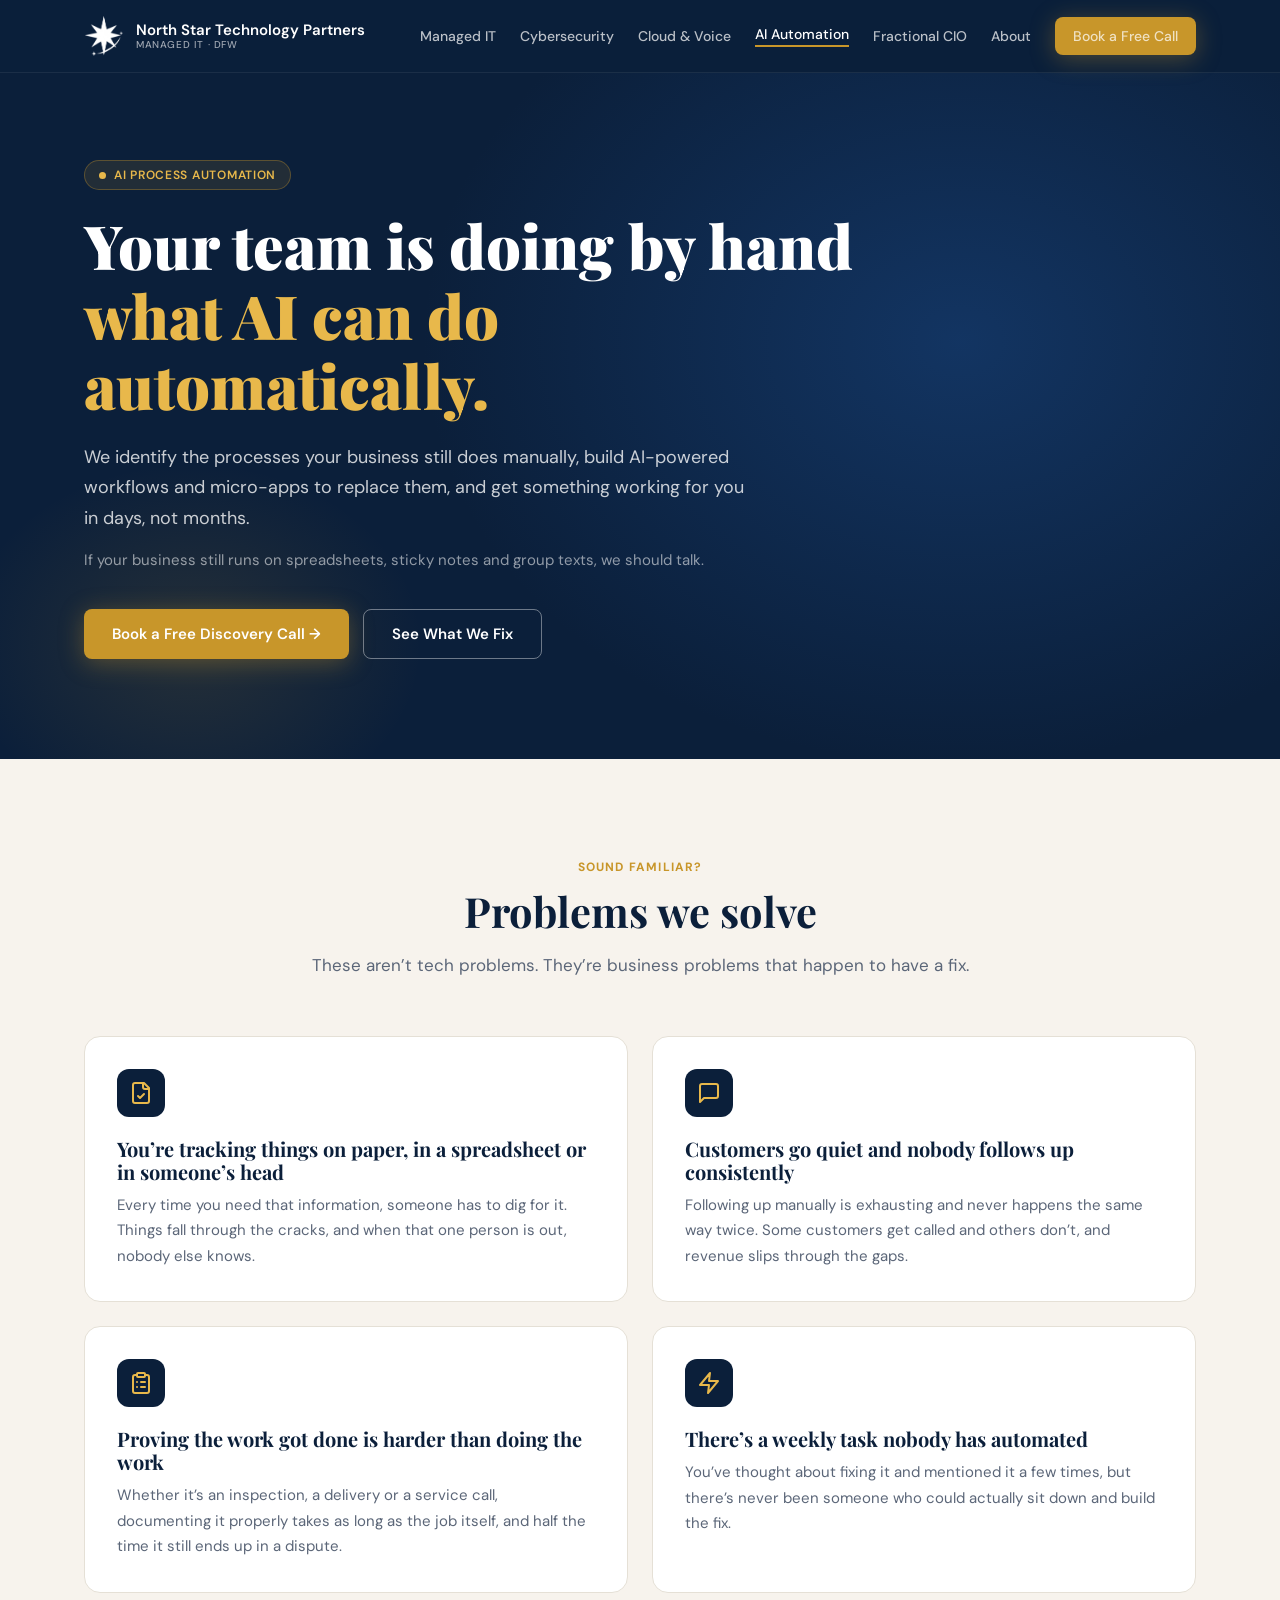
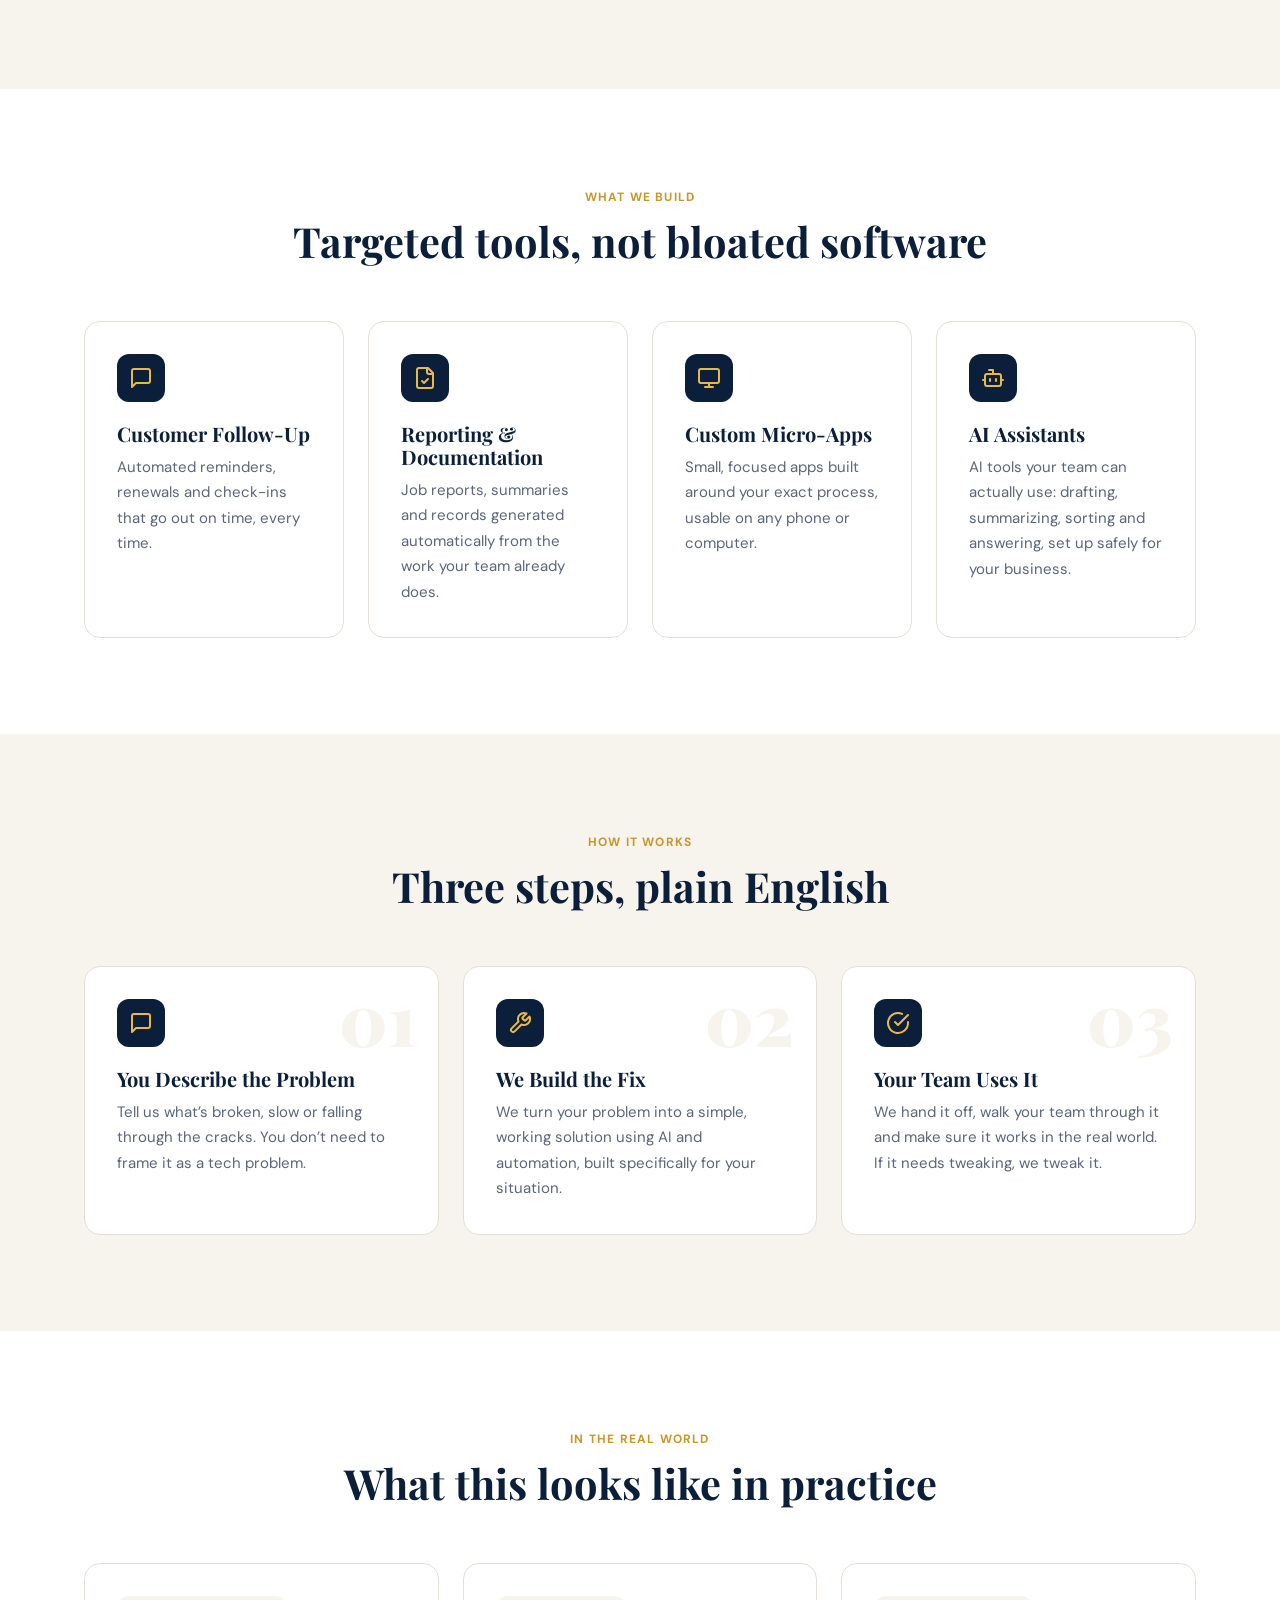
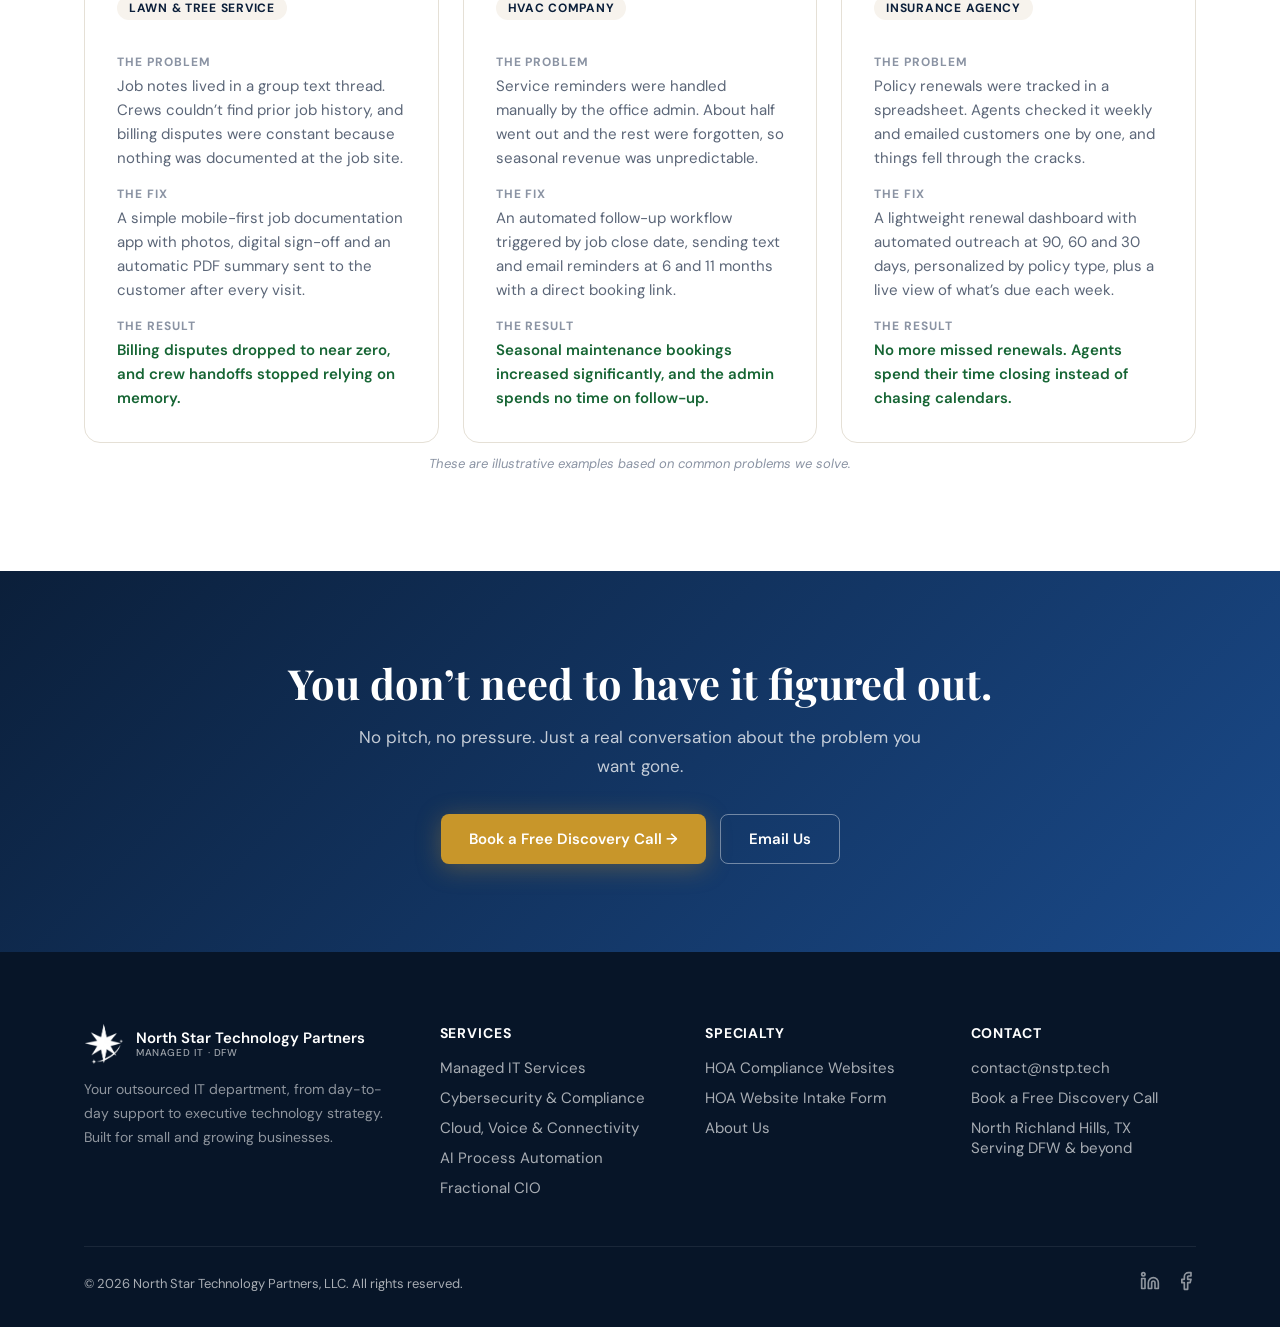
==== ai-automation.html @ 1d00e2f8 "Reposition site as a managed IT services provider Rebuild the homepage around one service ladder: Ma" ====
<!DOCTYPE html>
<html lang="en">
<head>
<meta charset="UTF-8">
<meta name="viewport" content="width=device-width, initial-scale=1.0">
<title>AI Process Automation | North Star Technology Partners</title>
<meta name="description" content="We build AI-powered workflows and micro-apps that replace the manual processes slowing your small business down, delivered in days, not months.">
<meta property="og:type" content="website">
<meta property="og:site_name" content="North Star Technology Partners">
<meta property="og:title" content="AI Process Automation | North Star Technology Partners">
<meta property="og:description" content="We build AI-powered workflows and micro-apps that replace the manual processes slowing your small business down, delivered in days, not months.">
<link rel="icon" type="image/png" href="images/favicon.png">
<link rel="preconnect" href="https://fonts.googleapis.com">
<link rel="preconnect" href="https://fonts.gstatic.com" crossorigin>
<link href="https://fonts.googleapis.com/css2?family=Playfair+Display:wght@700;900&family=DM+Sans:wght@400;500;600;700&display=swap" rel="stylesheet">
<link rel="stylesheet" href="assets/site.css">
</head>
<body>
<header class="site-nav">
  <div class="container nav-inner">
    <a href="index.html" class="brand">
      <img src="images/logo-star-white.png" alt="" width="40" height="40">
      <span class="brand-text">North Star Technology Partners<span>Managed IT &middot; DFW</span></span>
    </a>
    <button class="nav-toggle" aria-label="Open menu" aria-expanded="false" aria-controls="nav-links">
      <svg viewBox="0 0 24 24" fill="none" stroke="currentColor" stroke-width="2" stroke-linecap="round"><line x1="4" x2="20" y1="6" y2="6"/><line x1="4" x2="20" y1="12" y2="12"/><line x1="4" x2="20" y1="18" y2="18"/></svg>
    </button>
    <nav class="nav-links" id="nav-links" aria-label="Main">
      <a href="managed-it.html">Managed IT</a><a href="cybersecurity.html">Cybersecurity</a><a href="cloud-computing.html">Cloud &amp; Voice</a><a href="ai-automation.html" aria-current="page">AI Automation</a><a href="fractional-cio.html">Fractional CIO</a><a href="index.html#about">About</a>
      <a href="https://calendly.com/howard-nstp/30min" target="_blank" rel="noopener" class="btn btn-gold btn-sm">Book a Free Call</a>
    </nav>
  </div>
</header>
<main>
<section class="hero">
  <div class="container">
    <div class="hero-inner">
      <span class="tag">AI Process Automation</span>
      <h1>Your team is doing by hand <em>what AI can do automatically.</em></h1>
      <p class="hero-lead">We identify the processes your business still does manually, build AI-powered workflows and micro-apps to replace them, and get something working for you in days, not months.</p>
      <p class="hero-sub">If your business still runs on spreadsheets, sticky notes and group texts, we should talk.</p>
      <div class="actions">
        <a href="https://calendly.com/howard-nstp/30min" class="btn btn-gold" target="_blank" rel="noopener">Book a Free Discovery Call →</a>
        <a href="#problems" class="btn btn-outline">See What We Fix</a>
      </div>
    </div>
  </div>
</section>

<section class="section sand" id="problems">
  <div class="container">
    <div class="section-header center"><span class="label">Sound Familiar?</span><h2>Problems we solve</h2><p>These aren&rsquo;t tech problems. They&rsquo;re business problems that happen to have a fix.</p></div>
    <div class="grid grid-2">
      <div class="card fade-up"><div class="icon"><svg viewBox="0 0 24 24" fill="none" stroke="currentColor" stroke-width="2" stroke-linecap="round" stroke-linejoin="round" aria-hidden="true"><path d="M15 2H6a2 2 0 0 0-2 2v16a2 2 0 0 0 2 2h12a2 2 0 0 0 2-2V7Z"/><path d="M14 2v4a2 2 0 0 0 2 2h4"/><path d="m9 15 2 2 4-4"/></svg></div><h3>You&rsquo;re tracking things on paper, in a spreadsheet or in someone&rsquo;s head</h3><p>Every time you need that information, someone has to dig for it. Things fall through the cracks, and when that one person is out, nobody else knows.</p></div><div class="card fade-up"><div class="icon"><svg viewBox="0 0 24 24" fill="none" stroke="currentColor" stroke-width="2" stroke-linecap="round" stroke-linejoin="round" aria-hidden="true"><path d="M21 15a2 2 0 0 1-2 2H7l-4 4V5a2 2 0 0 1 2-2h14a2 2 0 0 1 2 2z"/></svg></div><h3>Customers go quiet and nobody follows up consistently</h3><p>Following up manually is exhausting and never happens the same way twice. Some customers get called and others don&rsquo;t, and revenue slips through the gaps.</p></div><div class="card fade-up"><div class="icon"><svg viewBox="0 0 24 24" fill="none" stroke="currentColor" stroke-width="2" stroke-linecap="round" stroke-linejoin="round" aria-hidden="true"><rect width="8" height="4" x="8" y="2" rx="1" ry="1"/><path d="M16 4h2a2 2 0 0 1 2 2v14a2 2 0 0 1-2 2H6a2 2 0 0 1-2-2V6a2 2 0 0 1 2-2h2"/><path d="M12 11h4"/><path d="M12 16h4"/><path d="M8 11h.01"/><path d="M8 16h.01"/></svg></div><h3>Proving the work got done is harder than doing the work</h3><p>Whether it&rsquo;s an inspection, a delivery or a service call, documenting it properly takes as long as the job itself, and half the time it still ends up in a dispute.</p></div><div class="card fade-up"><div class="icon"><svg viewBox="0 0 24 24" fill="none" stroke="currentColor" stroke-width="2" stroke-linecap="round" stroke-linejoin="round" aria-hidden="true"><polygon points="13 2 3 14 12 14 11 22 21 10 12 10 13 2"/></svg></div><h3>There&rsquo;s a weekly task nobody has automated</h3><p>You&rsquo;ve thought about fixing it and mentioned it a few times, but there&rsquo;s never been someone who could actually sit down and build the fix.</p></div>
    </div>
  </div>
</section>

<section class="section">
  <div class="container">
    <div class="section-header center"><span class="label">What We Build</span><h2>Targeted tools, not bloated software</h2></div>
    <div class="grid grid-4">
      <div class="card fade-up"><div class="icon"><svg viewBox="0 0 24 24" fill="none" stroke="currentColor" stroke-width="2" stroke-linecap="round" stroke-linejoin="round" aria-hidden="true"><path d="M21 15a2 2 0 0 1-2 2H7l-4 4V5a2 2 0 0 1 2-2h14a2 2 0 0 1 2 2z"/></svg></div><h3>Customer Follow-Up</h3><p>Automated reminders, renewals and check-ins that go out on time, every time.</p></div>
      <div class="card fade-up"><div class="icon"><svg viewBox="0 0 24 24" fill="none" stroke="currentColor" stroke-width="2" stroke-linecap="round" stroke-linejoin="round" aria-hidden="true"><path d="M15 2H6a2 2 0 0 0-2 2v16a2 2 0 0 0 2 2h12a2 2 0 0 0 2-2V7Z"/><path d="M14 2v4a2 2 0 0 0 2 2h4"/><path d="m9 15 2 2 4-4"/></svg></div><h3>Reporting &amp; Documentation</h3><p>Job reports, summaries and records generated automatically from the work your team already does.</p></div>
      <div class="card fade-up"><div class="icon"><svg viewBox="0 0 24 24" fill="none" stroke="currentColor" stroke-width="2" stroke-linecap="round" stroke-linejoin="round" aria-hidden="true"><rect width="20" height="14" x="2" y="3" rx="2"/><line x1="8" x2="16" y1="21" y2="21"/><line x1="12" x2="12" y1="17" y2="21"/></svg></div><h3>Custom Micro-Apps</h3><p>Small, focused apps built around your exact process, usable on any phone or computer.</p></div>
      <div class="card fade-up"><div class="icon"><svg viewBox="0 0 24 24" fill="none" stroke="currentColor" stroke-width="2" stroke-linecap="round" stroke-linejoin="round" aria-hidden="true"><path d="M12 8V4H8"/><rect width="16" height="12" x="4" y="8" rx="2"/><path d="M2 14h2"/><path d="M20 14h2"/><path d="M15 13v2"/><path d="M9 13v2"/></svg></div><h3>AI Assistants</h3><p>AI tools your team can actually use: drafting, summarizing, sorting and answering, set up safely for your business.</p></div>
    </div>
  </div>
</section>

<section class="section sand">
  <div class="container">
    <div class="section-header center"><span class="label">How It Works</span><h2>Three steps, plain English</h2></div>
    <div class="grid grid-3"><div class="card step fade-up"><div class="step-num">01</div><div class="icon"><svg viewBox="0 0 24 24" fill="none" stroke="currentColor" stroke-width="2" stroke-linecap="round" stroke-linejoin="round" aria-hidden="true"><path d="M21 15a2 2 0 0 1-2 2H7l-4 4V5a2 2 0 0 1 2-2h14a2 2 0 0 1 2 2z"/></svg></div><h3>You Describe the Problem</h3><p>Tell us what&rsquo;s broken, slow or falling through the cracks. You don&rsquo;t need to frame it as a tech problem.</p></div><div class="card step fade-up"><div class="step-num">02</div><div class="icon"><svg viewBox="0 0 24 24" fill="none" stroke="currentColor" stroke-width="2" stroke-linecap="round" stroke-linejoin="round" aria-hidden="true"><path d="M14.7 6.3a1 1 0 0 0 0 1.4l1.6 1.6a1 1 0 0 0 1.4 0l3.77-3.77a6 6 0 0 1-7.94 7.94l-6.91 6.91a2.12 2.12 0 0 1-3-3l6.91-6.91a6 6 0 0 1 7.94-7.94l-3.76 3.76z"/></svg></div><h3>We Build the Fix</h3><p>We turn your problem into a simple, working solution using AI and automation, built specifically for your situation.</p></div><div class="card step fade-up"><div class="step-num">03</div><div class="icon"><svg viewBox="0 0 24 24" fill="none" stroke="currentColor" stroke-width="2" stroke-linecap="round" stroke-linejoin="round" aria-hidden="true"><path d="M22 11.08V12a10 10 0 1 1-5.93-9.14"/><polyline points="22 4 12 14.01 9 11.01"/></svg></div><h3>Your Team Uses It</h3><p>We hand it off, walk your team through it and make sure it works in the real world. If it needs tweaking, we tweak it.</p></div></div>
  </div>
</section>

<section class="section">
  <div class="container">
    <div class="section-header center"><span class="label">In the Real World</span><h2>What this looks like in practice</h2></div>
    <div class="grid grid-3"><div class="card case fade-up"><span class="case-industry">Lawn &amp; Tree Service</span><dl><dt>The Problem</dt><dd>Job notes lived in a group text thread. Crews couldn&rsquo;t find prior job history, and billing disputes were constant because nothing was documented at the job site.</dd><dt>The Fix</dt><dd>A simple mobile-first job documentation app with photos, digital sign-off and an automatic PDF summary sent to the customer after every visit.</dd><dt>The Result</dt><dd class="result">Billing disputes dropped to near zero, and crew handoffs stopped relying on memory.</dd></dl></div><div class="card case fade-up"><span class="case-industry">HVAC Company</span><dl><dt>The Problem</dt><dd>Service reminders were handled manually by the office admin. About half went out and the rest were forgotten, so seasonal revenue was unpredictable.</dd><dt>The Fix</dt><dd>An automated follow-up workflow triggered by job close date, sending text and email reminders at 6 and 11 months with a direct booking link.</dd><dt>The Result</dt><dd class="result">Seasonal maintenance bookings increased significantly, and the admin spends no time on follow-up.</dd></dl></div><div class="card case fade-up"><span class="case-industry">Insurance Agency</span><dl><dt>The Problem</dt><dd>Policy renewals were tracked in a spreadsheet. Agents checked it weekly and emailed customers one by one, and things fell through the cracks.</dd><dt>The Fix</dt><dd>A lightweight renewal dashboard with automated outreach at 90, 60 and 30 days, personalized by policy type, plus a live view of what&rsquo;s due each week.</dd><dt>The Result</dt><dd class="result">No more missed renewals. Agents spend their time closing instead of chasing calendars.</dd></dl></div></div>
    <p class="note center">These are illustrative examples based on common problems we solve.</p>
  </div>
</section>

<section class="cta-band">
  <div class="container">
    <h2>You don&rsquo;t need to have it figured out.</h2>
    <p>No pitch, no pressure. Just a real conversation about the problem you want gone.</p>
    <div class="actions">
      <a href="https://calendly.com/howard-nstp/30min" target="_blank" rel="noopener" class="btn btn-gold">Book a Free Discovery Call →</a>
      <a href="mailto:contact@nstp.tech" class="btn btn-outline">Email Us</a>
    </div>
  </div>
</section>

</main>
<footer class="site-footer">
  <div class="container">
    <div class="footer-grid">
      <div>
        <a href="index.html" class="brand">
          <img src="images/logo-star-white.png" alt="" width="40" height="40">
          <span class="brand-text">North Star Technology Partners<span>Managed IT &middot; DFW</span></span>
        </a>
        <p>Your outsourced IT department, from day-to-day support to executive technology strategy. Built for small and growing businesses.</p>
      </div>
      <div>
        <h4>Services</h4>
        <ul>
          <li><a href="managed-it.html">Managed IT Services</a></li>
          <li><a href="cybersecurity.html">Cybersecurity &amp; Compliance</a></li>
          <li><a href="cloud-computing.html">Cloud, Voice &amp; Connectivity</a></li>
          <li><a href="ai-automation.html">AI Process Automation</a></li>
          <li><a href="fractional-cio.html">Fractional CIO</a></li>
        </ul>
      </div>
      <div>
        <h4>Specialty</h4>
        <ul>
          <li><a href="hoa-compliance.html">HOA Compliance Websites</a></li>
          <li><a href="hoa-intake.html">HOA Website Intake Form</a></li>
          <li><a href="index.html#about">About Us</a></li>
        </ul>
      </div>
      <div>
        <h4>Contact</h4>
        <ul>
          <li><a href="mailto:contact@nstp.tech">contact@nstp.tech</a></li>
          <li><a href="https://calendly.com/howard-nstp/30min" target="_blank" rel="noopener">Book a Free Discovery Call</a></li>
          <li>North Richland Hills, TX<br>Serving DFW &amp; beyond</li>
        </ul>
      </div>
    </div>
    <div class="footer-bottom">
      <div>&copy; <span data-year>2026</span> North Star Technology Partners, LLC. All rights reserved.</div>
      <div class="social">
        <a href="https://www.linkedin.com/company/north-star-technology-partners" target="_blank" rel="noopener noreferrer" aria-label="LinkedIn">
          <svg viewBox="0 0 24 24" fill="none" stroke="currentColor" stroke-width="2" stroke-linecap="round" stroke-linejoin="round"><path d="M16 8a6 6 0 0 1 6 6v7h-4v-7a2 2 0 0 0-2-2 2 2 0 0 0-2 2v7h-4v-7a6 6 0 0 1 6-6z"/><rect x="2" y="9" width="4" height="12"/><circle cx="4" cy="4" r="2"/></svg>
        </a>
        <a href="https://www.facebook.com/share/1FBoUcGVja/?mibextid=wwXIfr" target="_blank" rel="noopener noreferrer" aria-label="Facebook">
          <svg viewBox="0 0 24 24" fill="none" stroke="currentColor" stroke-width="2" stroke-linecap="round" stroke-linejoin="round"><path d="M18 2h-3a5 5 0 0 0-5 5v3H7v4h3v8h4v-8h3l1-4h-4V7a1 1 0 0 1 1-1h3z"/></svg>
        </a>
      </div>
    </div>
  </div>
</footer>
<script src="assets/site.js"></script>
</body>
</html>
---- assets/site.css ----
/* North Star Technology Partners — shared site styles */
:root {
  --navy:    #0b1f3a;
  --navy2:   #132d52;
  --blue:    #1a4a8a;
  --gold:    #c8962a;
  --gold-lt: #e8b84b;
  --sand:    #f7f3ed;
  --white:   #ffffff;
  --line:    #e5e0d6;
  --text:    #1a2535;
  --muted:   #5b6678;
  --green:   #166534;
  --radius:  16px;
}

*, *::before, *::after { box-sizing: border-box; margin: 0; padding: 0; }
html { scroll-behavior: smooth; }
body {
  font-family: 'DM Sans', system-ui, sans-serif;
  color: var(--text);
  background: var(--white);
  overflow-x: hidden;
  -webkit-font-smoothing: antialiased;
}
img { max-width: 100%; display: block; }
a { color: inherit; }
h1, h2, h3 { font-family: 'Playfair Display', Georgia, serif; line-height: 1.15; color: var(--navy); }
h1 { font-size: clamp(2.3rem, 5vw, 3.8rem); font-weight: 900; }
h2 { font-size: clamp(1.8rem, 3.5vw, 2.6rem); font-weight: 700; }
h3 { font-size: 1.25rem; font-weight: 700; }
p  { line-height: 1.7; color: var(--muted); }

.container { max-width: 1160px; margin: 0 auto; padding: 0 24px; }
.section { padding: 96px 0; }
.section.sand { background: var(--sand); }
.section.navy { background: var(--navy); }
.section.navy h2, .section.navy h3 { color: var(--white); }
.section.navy p { color: rgba(255,255,255,.72); }

.section-header { max-width: 720px; margin-bottom: 56px; }
.section-header.center { margin-left: auto; margin-right: auto; text-align: center; }
.section-header p { font-size: 17px; margin-top: 16px; }
.label {
  display: inline-block; margin-bottom: 12px;
  font-size: 12px; font-weight: 700; letter-spacing: .1em; text-transform: uppercase;
  color: var(--gold);
}

/* ─── Buttons ─── */
.btn {
  display: inline-flex; align-items: center; justify-content: center; gap: 8px;
  padding: 14px 28px; border-radius: 8px; border: none; cursor: pointer;
  font: 600 15px 'DM Sans', sans-serif; text-decoration: none; transition: all .2s;
}
.btn-gold { background: var(--gold); color: var(--white); box-shadow: 0 4px 24px rgba(200,150,42,.35); }
.btn-gold:hover { background: var(--gold-lt); transform: translateY(-1px); }
.btn-navy { background: var(--navy); color: var(--white); }
.btn-navy:hover { background: var(--navy2); transform: translateY(-1px); }
.btn-outline { background: transparent; color: var(--white); border: 1.5px solid rgba(255,255,255,.4); }
.btn-outline:hover { background: rgba(255,255,255,.1); border-color: rgba(255,255,255,.7); }
.btn-outline-navy { background: transparent; color: var(--navy); border: 1.5px solid var(--navy); }
.btn-outline-navy:hover { background: var(--navy); color: var(--white); }
.btn-sm { padding: 10px 18px; font-size: 14px; }
.actions { display: flex; flex-wrap: wrap; gap: 14px; }

/* ─── Nav ─── */
.site-nav {
  position: fixed; inset: 0 0 auto 0; z-index: 100;
  background: rgba(11,31,58,.97); backdrop-filter: blur(12px);
  border-bottom: 1px solid rgba(255,255,255,.07);
}
.nav-inner { display: flex; align-items: center; justify-content: space-between; height: 72px; gap: 24px; }
.brand { display: flex; align-items: center; gap: 12px; text-decoration: none; flex-shrink: 0; }
.brand img { width: 40px; height: 40px; object-fit: contain; }
.brand-text { color: var(--white); font-weight: 600; font-size: 15px; line-height: 1.2; }
.brand-text span { display: block; font-size: 10px; font-weight: 500; opacity: .6; letter-spacing: .06em; text-transform: uppercase; }
.nav-links { display: flex; align-items: center; gap: 24px; }
.nav-links a { color: rgba(255,255,255,.72); text-decoration: none; font-size: 14px; font-weight: 500; transition: color .2s; }
.nav-links a:hover, .nav-links a[aria-current="page"] { color: var(--white); }
.nav-links a[aria-current="page"] { box-shadow: inset 0 -2px 0 var(--gold); padding-bottom: 4px; }
.nav-toggle { display: none; background: none; border: 0; color: var(--white); cursor: pointer; padding: 8px; }
.nav-toggle svg { width: 26px; height: 26px; }

@media (max-width: 1020px) {
  .nav-toggle { display: block; }
  .nav-links {
    display: none; position: absolute; top: 72px; left: 0; right: 0;
    flex-direction: column; align-items: stretch; gap: 0;
    background: var(--navy); padding: 8px 24px 20px; border-top: 1px solid rgba(255,255,255,.08);
  }
  .nav-links.open { display: flex; }
  .nav-links a { padding: 14px 0; border-bottom: 1px solid rgba(255,255,255,.06); font-size: 16px; }
  .nav-links a[aria-current="page"] { box-shadow: none; color: var(--gold-lt); }
  .nav-links .btn { margin-top: 14px; border-bottom: 0; }
}

/* ─── Hero ─── */
.hero {
  position: relative; overflow: hidden;
  background: var(--navy); padding: 160px 0 100px;
}
.hero::before {
  content: ''; position: absolute; inset: 0; pointer-events: none;
  background:
    radial-gradient(ellipse 60% 80% at 75% 45%, rgba(26,74,138,.5) 0%, transparent 70%),
    radial-gradient(ellipse 30% 40% at 15% 85%, rgba(200,150,42,.14) 0%, transparent 60%);
}
.hero-photo { position: absolute; inset: 0; background-position: center; background-size: cover; }
.hero.has-image::before {
  z-index: 1;
  background: linear-gradient(90deg, rgba(11,31,58,.97) 0%, rgba(11,31,58,.88) 45%, rgba(11,31,58,.55) 100%);
}
.hero .container { position: relative; z-index: 2; }
.hero-inner { max-width: 780px; }
.hero h1 { color: var(--white); margin: 20px 0 22px; }
.hero h1 em { color: var(--gold-lt); font-style: normal; }
.hero-lead { color: rgba(255,255,255,.78); font-size: 18px; margin-bottom: 14px; max-width: 660px; }
.hero-sub  { color: rgba(255,255,255,.55); font-size: 15px; margin-bottom: 36px; max-width: 660px; }
.tag {
  display: inline-flex; align-items: center; gap: 8px;
  background: rgba(200,150,42,.12); border: 1px solid rgba(200,150,42,.35); color: var(--gold-lt);
  border-radius: 100px; padding: 6px 14px;
  font-size: 12px; font-weight: 600; letter-spacing: .06em; text-transform: uppercase;
}
.tag::before { content: ''; width: 7px; height: 7px; border-radius: 50%; background: var(--gold-lt); }

/* ─── Trust bar ─── */
.trust { border-bottom: 1px solid var(--line); padding: 40px 0; }
.trust-grid { display: grid; grid-template-columns: repeat(4, 1fr); gap: 24px; text-align: center; }
.trust-num { font-family: 'Playfair Display', serif; font-weight: 900; font-size: 1.6rem; color: var(--navy); }
.trust-label { font-size: 14px; color: var(--muted); margin-top: 4px; }
@media (max-width: 760px) { .trust-grid { grid-template-columns: repeat(2, 1fr); } }

/* ─── Grids & cards ─── */
.grid { display: grid; gap: 24px; }
.grid-2 { grid-template-columns: repeat(2, 1fr); }
.grid-3 { grid-template-columns: repeat(3, 1fr); }
.grid-4 { grid-template-columns: repeat(4, 1fr); }
@media (max-width: 960px) { .grid-3, .grid-4 { grid-template-columns: repeat(2, 1fr); } }
@media (max-width: 640px) { .grid-2, .grid-3, .grid-4 { grid-template-columns: 1fr; } }

.card {
  background: var(--white); border: 1px solid var(--line); border-radius: var(--radius);
  padding: 32px; transition: box-shadow .25s, transform .25s;
}
.card:hover { box-shadow: 0 16px 40px rgba(11,31,58,.08); transform: translateY(-2px); }
.card h3 { margin-bottom: 10px; }
.card p { font-size: 15px; }
.card .icon {
  width: 48px; height: 48px; border-radius: 12px; margin-bottom: 20px;
  display: flex; align-items: center; justify-content: center;
  background: var(--navy); color: var(--gold-lt);
}
.card .icon svg { width: 24px; height: 24px; }
.card-link { display: inline-flex; align-items: center; gap: 6px; margin-top: 18px; color: var(--blue); font-weight: 600; font-size: 14px; text-decoration: none; }
.card-link:hover { color: var(--gold); }

.checks { list-style: none; display: flex; flex-direction: column; gap: 10px; margin-top: 18px; }
.checks li { display: flex; gap: 10px; align-items: flex-start; font-size: 15px; color: var(--text); line-height: 1.5; }
.checks li::before {
  content: '✓'; flex-shrink: 0; margin-top: 1px;
  width: 20px; height: 20px; border-radius: 50%;
  display: flex; align-items: center; justify-content: center;
  background: var(--navy); color: var(--gold-lt); font-size: 11px; font-weight: 700;
}
.section.navy .checks li { color: rgba(255,255,255,.85); }
.section.navy .checks li::before { background: var(--gold); color: var(--navy); }

/* ─── Service ladder (home) ─── */
.ladder { display: flex; flex-direction: column; gap: 14px; }
.rung {
  display: grid; grid-template-columns: 140px 1fr auto; align-items: center; gap: 28px;
  background: var(--white); border: 1px solid var(--line); border-radius: var(--radius);
  padding: 26px 30px; text-decoration: none; transition: all .25s;
}
.rung:hover { border-color: var(--gold); box-shadow: 0 12px 32px rgba(11,31,58,.08); transform: translateX(4px); }
.rung-layer { font-size: 12px; font-weight: 700; letter-spacing: .1em; text-transform: uppercase; color: var(--gold); }
.rung h3 { margin-bottom: 4px; }
.rung p { font-size: 15px; }
.rung-arrow { color: var(--navy); font-size: 22px; }
.rung.core { background: var(--navy); border-color: var(--navy); }
.rung.core h3 { color: var(--white); }
.rung.core p { color: rgba(255,255,255,.72); }
.rung.core .rung-arrow { color: var(--gold-lt); }
@media (max-width: 720px) {
  .rung { grid-template-columns: 1fr; gap: 8px; }
  .rung-arrow { display: none; }
}

/* ─── Split (text + media) ─── */
.split { display: grid; grid-template-columns: 1fr 1fr; gap: 64px; align-items: center; }
.split p + p { margin-top: 16px; }
@media (max-width: 900px) { .split { grid-template-columns: 1fr; gap: 40px; } }

/* ─── Steps ─── */
.step { position: relative; overflow: hidden; }
.step-num {
  position: absolute; top: 14px; right: 22px;
  font-family: 'Playfair Display', serif; font-weight: 900; font-size: 4.5rem; color: var(--sand);
  line-height: 1; pointer-events: none;
}
.step h3, .step p, .step .icon { position: relative; }

/* ─── Coverage hours ─── */
.hours { display: grid; grid-template-columns: 1fr 1fr; gap: 24px; }
.hours-block {
  border-radius: var(--radius); padding: 32px;
  background: rgba(255,255,255,.05); border: 1px solid rgba(255,255,255,.12);
}
.hours-block.primary { background: var(--gold); border-color: var(--gold); }
.hours-block.primary .hours-time, .hours-block.primary h3, .hours-block.primary p { color: var(--navy); }
.hours-time { font-family: 'Playfair Display', serif; font-weight: 900; font-size: 2.2rem; color: var(--gold-lt); margin: 6px 0 10px; }
@media (max-width: 720px) { .hours { grid-template-columns: 1fr; } }

/* ─── Tiers ─── */
.tiers { display: grid; grid-template-columns: repeat(3, 1fr); gap: 24px; align-items: stretch; }
.tier {
  display: flex; flex-direction: column;
  background: var(--white); border: 1px solid var(--line); border-radius: var(--radius); padding: 34px 30px;
  position: relative;
}
.tier.featured { border: 2px solid var(--gold); box-shadow: 0 20px 50px rgba(11,31,58,.12); }
.tier-badge {
  position: absolute; top: -13px; left: 30px;
  background: var(--gold); color: var(--white); border-radius: 100px; padding: 4px 12px;
  font-size: 11px; font-weight: 700; letter-spacing: .08em; text-transform: uppercase;
}
.tier-fit { font-size: 14px; margin: 6px 0 4px; }
.tier .checks { flex: 1; margin-bottom: 28px; }
.tier .checks li.plus { font-weight: 600; }
.tier-note { text-align: center; margin-top: 28px; font-size: 15px; }
@media (max-width: 960px) { .tiers { grid-template-columns: 1fr; max-width: 520px; margin: 0 auto; } }

/* ─── Comparison table ─── */
.table-wrap { overflow-x: auto; border: 1px solid var(--line); border-radius: var(--radius); background: var(--white); }
table.compare { width: 100%; border-collapse: collapse; min-width: 620px; font-size: 15px; }
.compare th, .compare td { padding: 14px 18px; text-align: left; border-bottom: 1px solid var(--line); }
.compare thead th { background: var(--navy); color: var(--white); font-weight: 600; }
.compare td:not(:first-child), .compare th:not(:first-child) { text-align: center; }
.compare tbody tr:last-child td { border-bottom: 0; }
.compare .yes { color: var(--green); font-weight: 700; }
.compare .no  { color: #a3a9b3; }

/* ─── Case studies ─── */
.case-industry {
  display: inline-block; margin-bottom: 18px; padding: 4px 12px; border-radius: 100px;
  background: var(--sand); color: var(--navy); font-size: 12px; font-weight: 700; letter-spacing: .06em; text-transform: uppercase;
}
.case dt { font-size: 12px; font-weight: 700; letter-spacing: .08em; text-transform: uppercase; color: #8a93a3; margin-top: 16px; }
.case dd { font-size: 15px; line-height: 1.6; color: var(--muted); margin-top: 4px; }
.case dd.result { color: var(--green); font-weight: 600; }

/* ─── Founder ─── */
.founder-card { background: var(--navy); border-radius: 22px; padding: 44px 36px; text-align: center; }
.founder-card img { width: 104px; height: 104px; border-radius: 50%; object-fit: cover; object-position: top; margin: 0 auto 20px; border: 3px solid var(--gold); }
.founder-name { font-family: 'Playfair Display', serif; color: var(--white); font-size: 1.4rem; font-weight: 700; }
.founder-role { color: var(--gold-lt); font-size: 14px; margin: 4px 0 16px; }
.founder-card p { color: rgba(255,255,255,.6); font-size: 14px; }

/* ─── FAQ ─── */
.faq { max-width: 820px; margin: 0 auto; display: flex; flex-direction: column; gap: 12px; }
.faq details { background: var(--white); border: 1px solid var(--line); border-radius: 12px; padding: 20px 24px; }
.faq summary { cursor: pointer; font-weight: 600; color: var(--navy); font-size: 16px; list-style: none; display: flex; justify-content: space-between; gap: 16px; }
.faq summary::-webkit-details-marker { display: none; }
.faq summary::after { content: '+'; color: var(--gold); font-size: 22px; line-height: 1; }
.faq details[open] summary::after { content: '–'; }
.faq details p { margin-top: 12px; font-size: 15px; }

/* ─── CTA band ─── */
.cta-band { background: linear-gradient(135deg, var(--navy) 0%, var(--blue) 100%); padding: 88px 0; text-align: center; }
.cta-band h2 { color: var(--white); margin-bottom: 16px; }
.cta-band p { color: rgba(255,255,255,.75); max-width: 580px; margin: 0 auto 34px; font-size: 17px; }
.cta-band .actions { justify-content: center; }

/* ─── Footer ─── */
.site-footer { background: #071528; color: rgba(255,255,255,.65); padding: 72px 0 32px; font-size: 15px; }
.footer-grid { display: grid; grid-template-columns: 1.4fr 1fr 1fr 1fr; gap: 40px; margin-bottom: 48px; }
.footer-grid p { color: rgba(255,255,255,.55); font-size: 14px; margin-top: 14px; max-width: 300px; }
.footer-grid h4 { color: var(--white); font-size: 14px; font-weight: 700; letter-spacing: .06em; text-transform: uppercase; margin-bottom: 16px; }
.footer-grid ul { list-style: none; display: flex; flex-direction: column; gap: 10px; }
.footer-grid a { text-decoration: none; transition: color .2s; }
.footer-grid a:hover { color: var(--gold-lt); }
.footer-bottom {
  border-top: 1px solid rgba(255,255,255,.08); padding-top: 24px;
  display: flex; justify-content: space-between; align-items: center; flex-wrap: wrap; gap: 16px; font-size: 13px;
}
.social { display: flex; gap: 16px; }
.social a { color: rgba(255,255,255,.55); }
.social a:hover { color: var(--gold-lt); }
.social svg { width: 20px; height: 20px; }
@media (max-width: 900px) { .footer-grid { grid-template-columns: 1fr 1fr; } }
@media (max-width: 560px) { .footer-grid { grid-template-columns: 1fr; } }

/* ─── Utilities ─── */
.center { text-align: center; }
.mt-lg { margin-top: 48px; }
.note { font-size: 13px; font-style: italic; color: #8a93a3; margin-top: 10px; }
.fade-up { opacity: 0; transform: translateY(18px); transition: opacity .6s ease, transform .6s ease; }
.fade-up.visible { opacity: 1; transform: none; }
@media (prefers-reduced-motion: reduce) {
  html { scroll-behavior: auto; }
  .fade-up { opacity: 1; transform: none; transition: none; }
  .card, .rung, .btn { transition: none; }
}
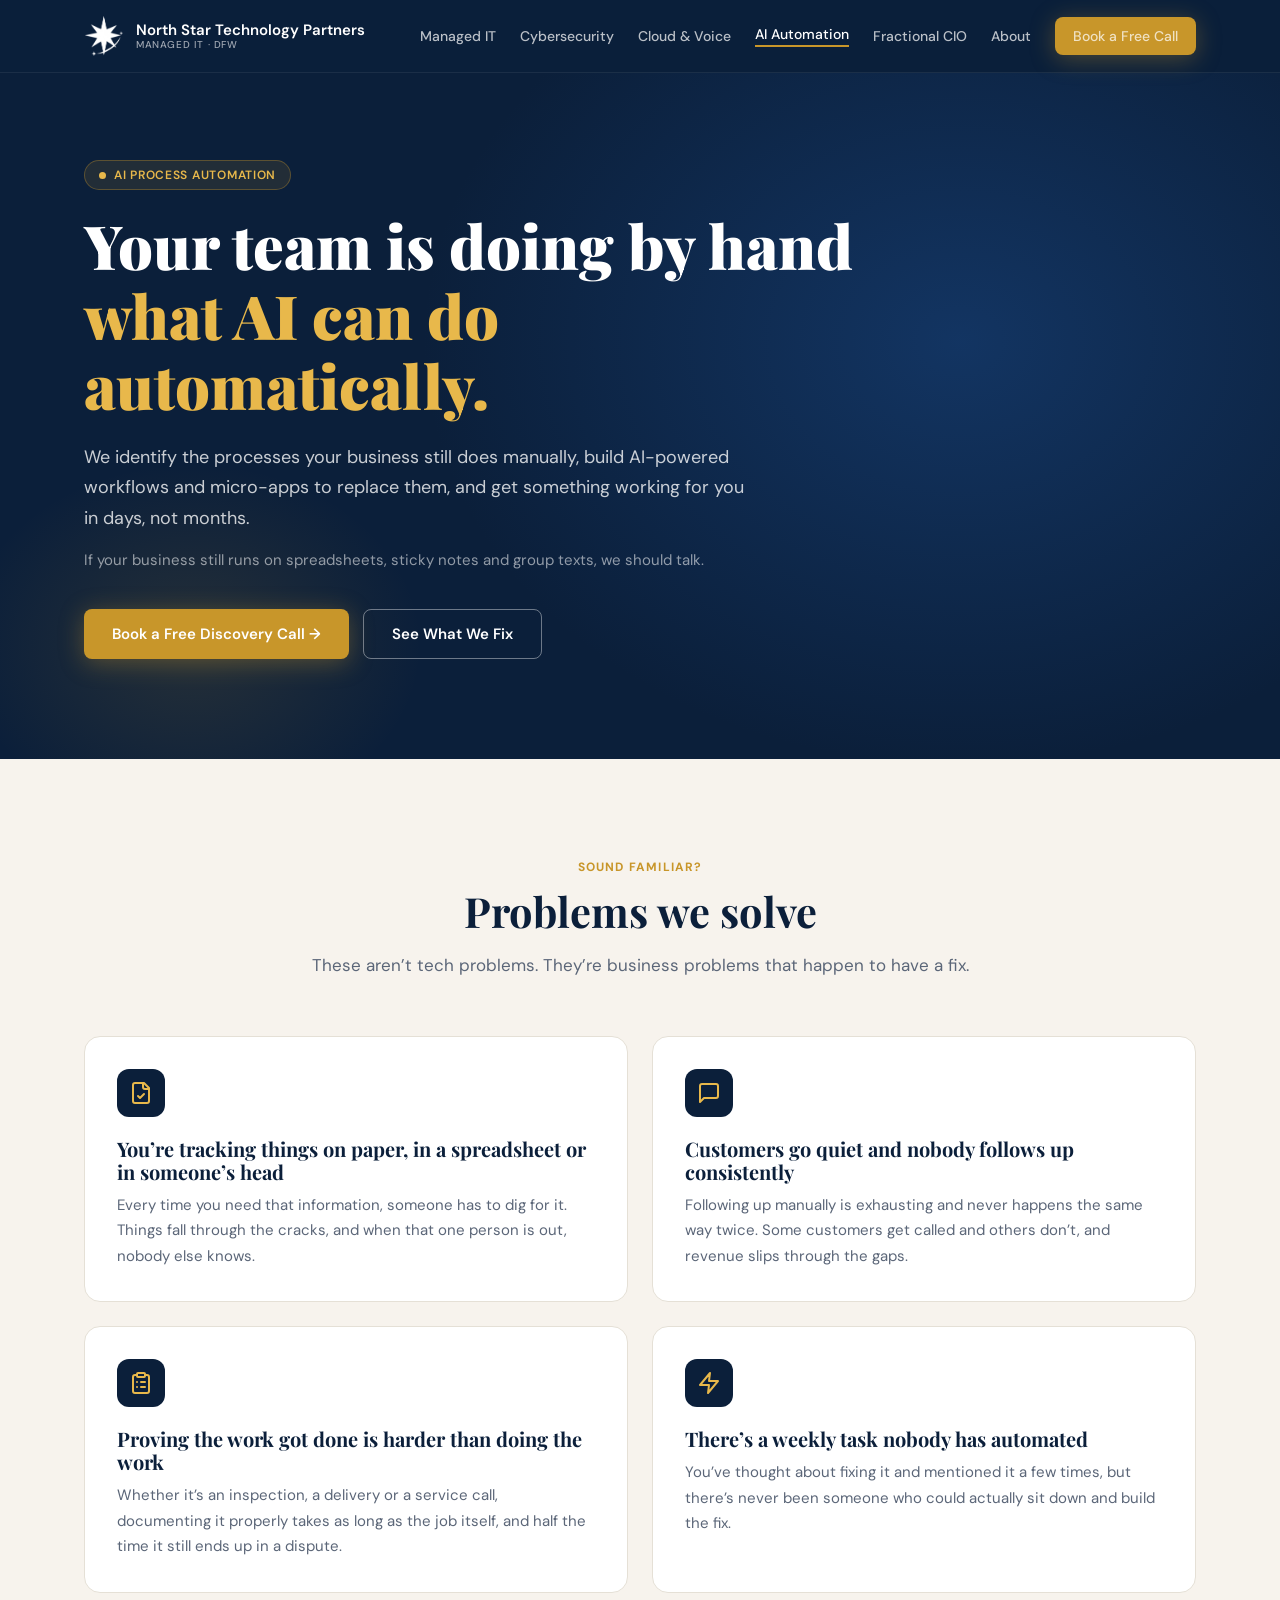
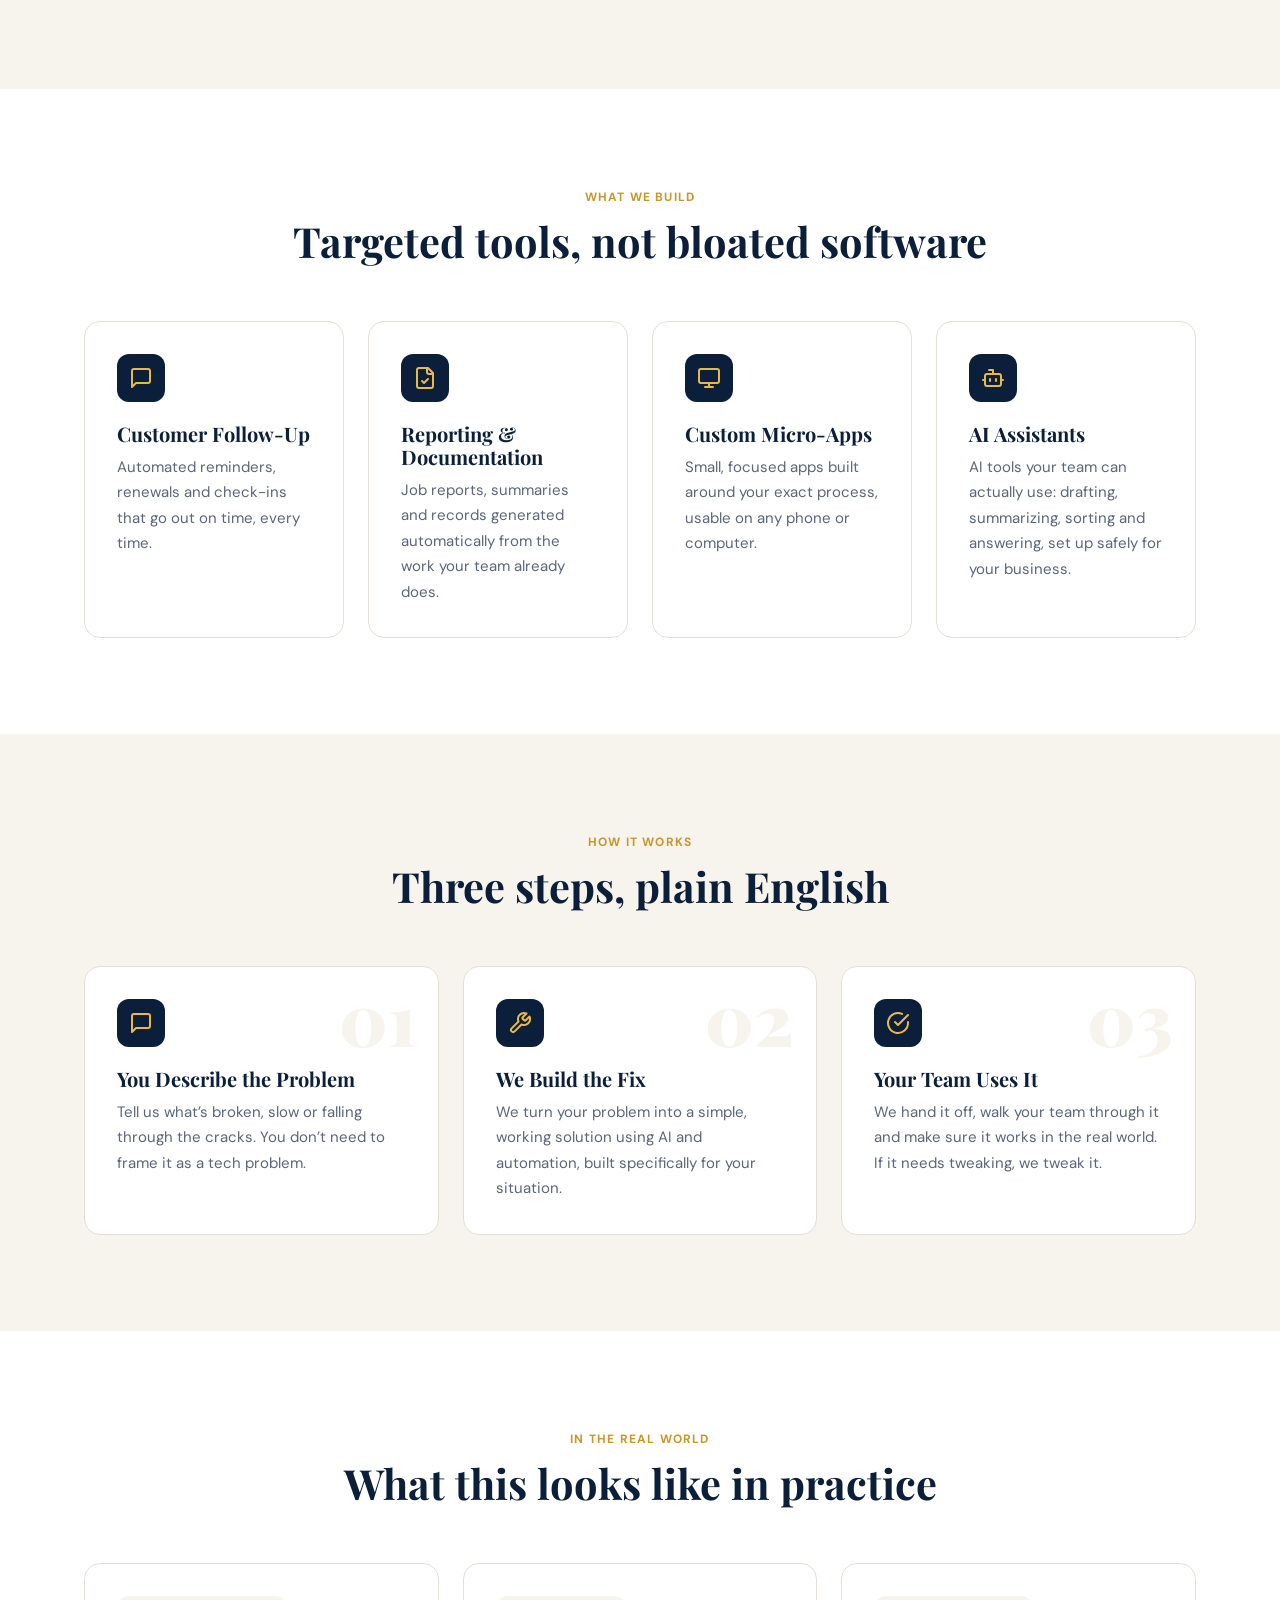
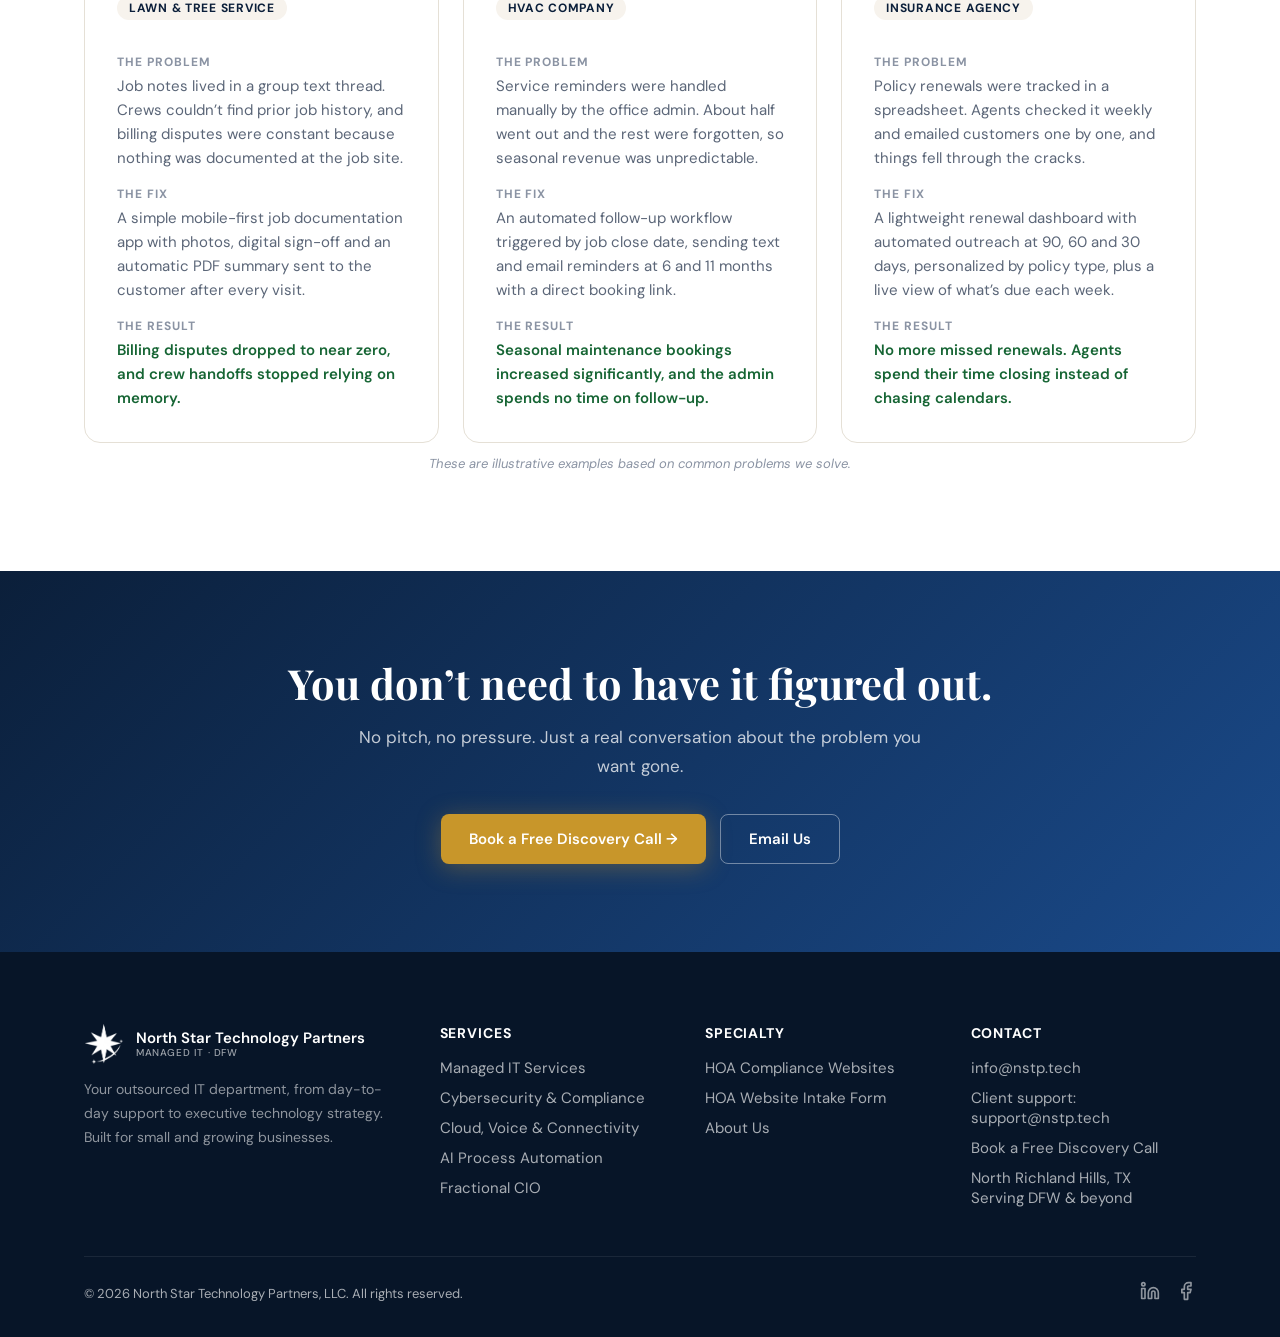
==== commit e85f4de7: "Use info@ and support@nstp.tech for all site email Replace contact@nstp.tech and the HOA addresses o" ====
--- a/ai-automation.html
+++ b/ai-automation.html
@@ -89,7 +89,7 @@
     <p>No pitch, no pressure. Just a real conversation about the problem you want gone.</p>
     <div class="actions">
       <a href="https://calendly.com/howard-nstp/30min" target="_blank" rel="noopener" class="btn btn-gold">Book a Free Discovery Call →</a>
-      <a href="mailto:contact@nstp.tech" class="btn btn-outline">Email Us</a>
+      <a href="mailto:info@nstp.tech" class="btn btn-outline">Email Us</a>
     </div>
   </div>
 </section>
@@ -126,7 +126,8 @@
       <div>
         <h4>Contact</h4>
         <ul>
-          <li><a href="mailto:contact@nstp.tech">contact@nstp.tech</a></li>
+          <li><a href="mailto:info@nstp.tech">info@nstp.tech</a></li>
+          <li>Client support: <a href="mailto:support@nstp.tech">support@nstp.tech</a></li>
           <li><a href="https://calendly.com/howard-nstp/30min" target="_blank" rel="noopener">Book a Free Discovery Call</a></li>
           <li>North Richland Hills, TX<br>Serving DFW &amp; beyond</li>
         </ul>
